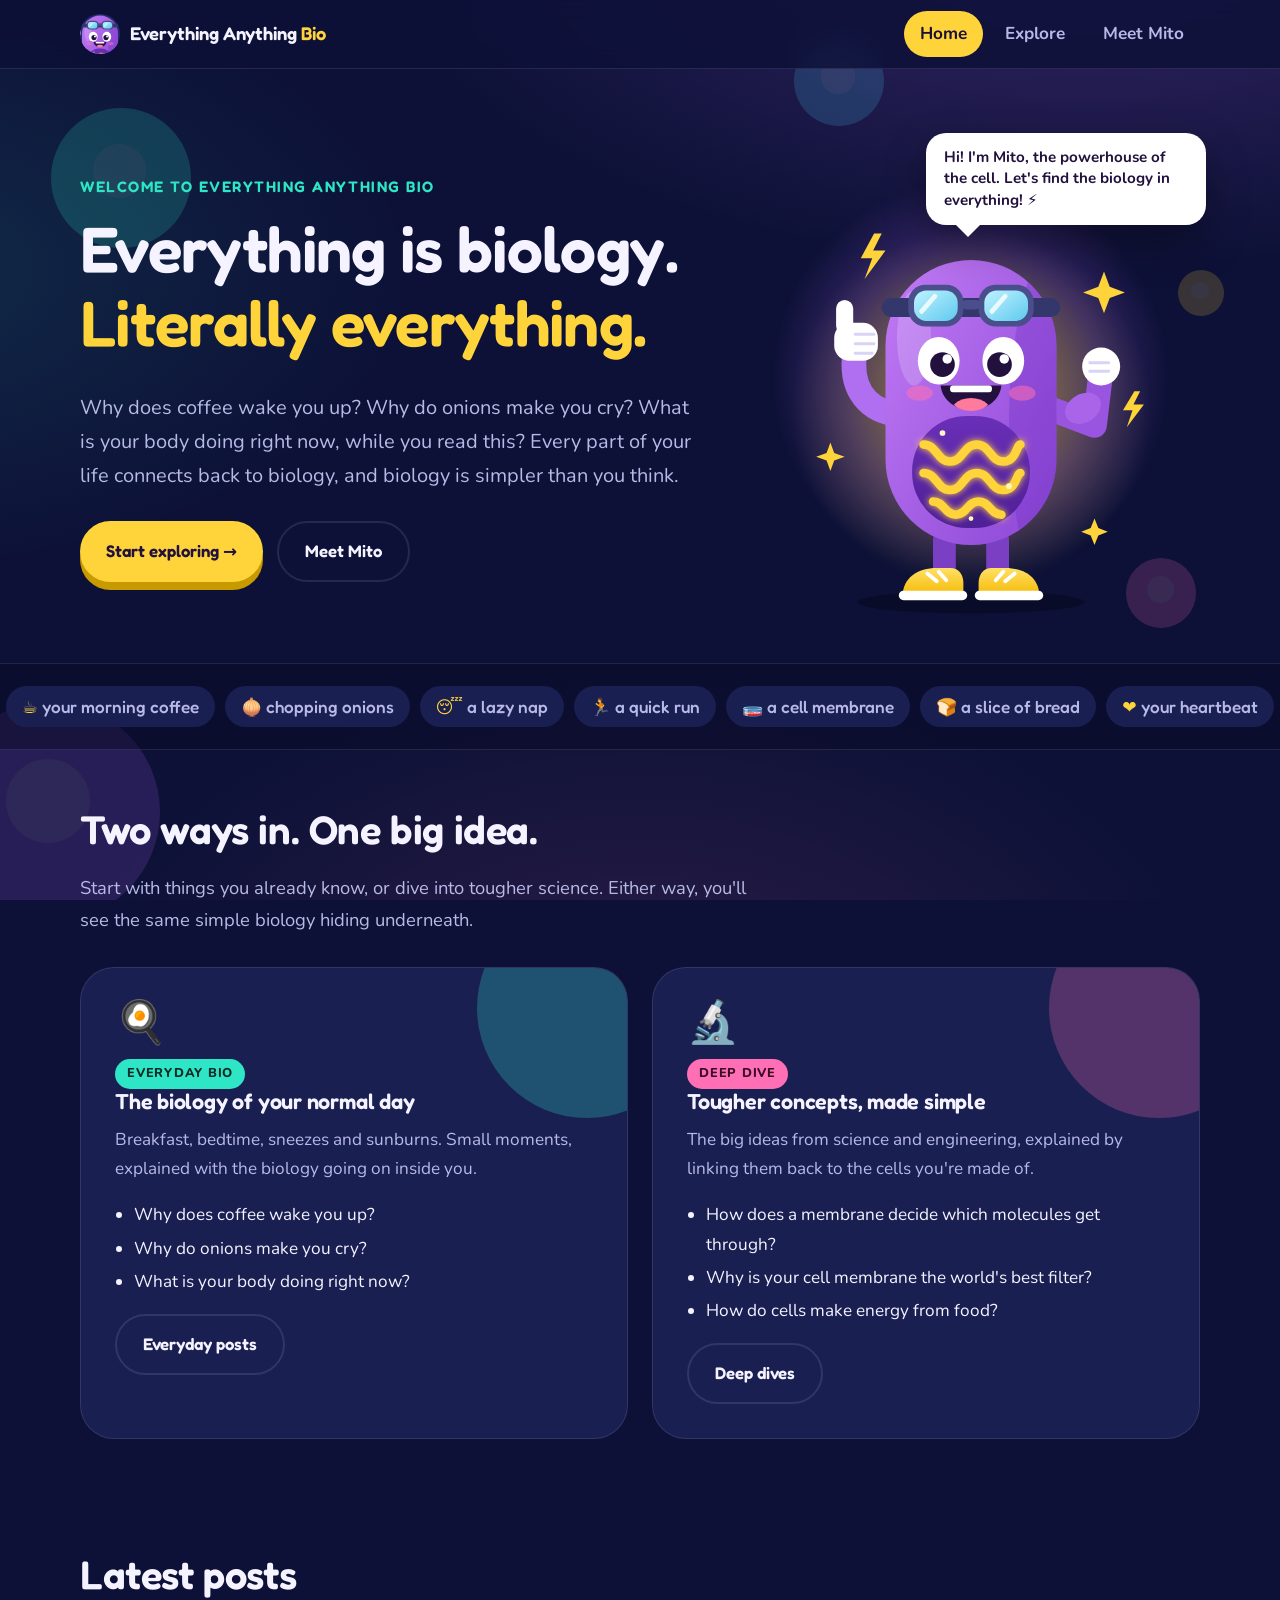
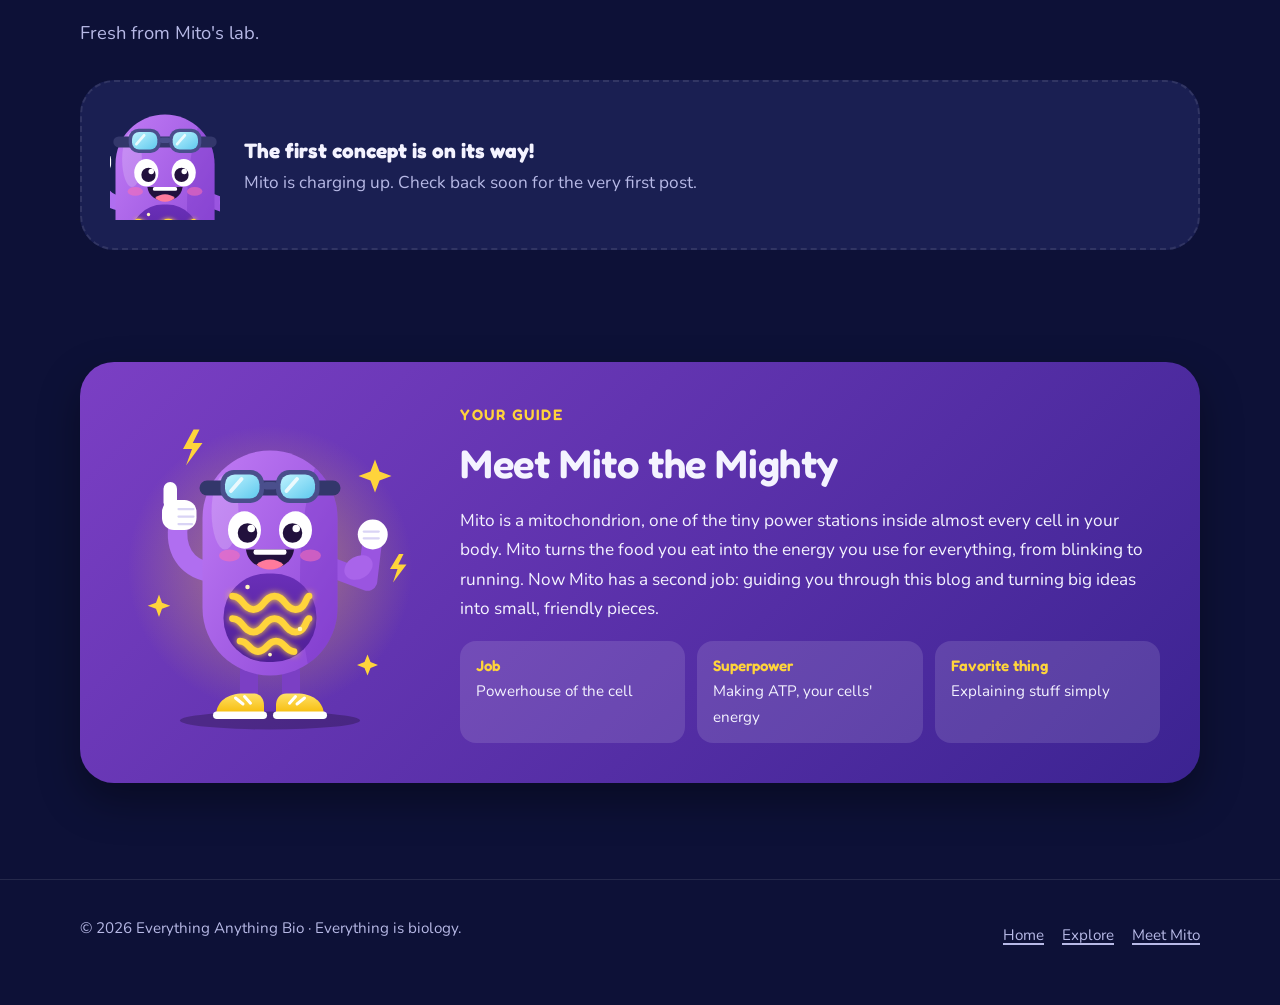
==== index.html @ 17141c41 "Swap in the flat-vector Mito the Mighty Replace the hand-drawn Mito with a flat SVG version (option " ====
<!doctype html>
<html lang="en">
<head>
  <meta charset="utf-8">
  <meta name="viewport" content="width=device-width, initial-scale=1">
  <title>Everything Anything Bio · Everything is biology</title>
  <meta name="description" content="A friendly blog that connects anything and everything in your life back to biology, guided by Mito the Mighty, the Happy Mitochondria.">
  <meta property="og:title" content="Everything Anything Bio">
  <meta property="og:description" content="Everything is biology. Literally everything. And biology is simpler than you think.">
  <meta property="og:image" content="assets/img/mito-share.png">
  <link rel="icon" href="assets/img/favicon.png">
  <link rel="preconnect" href="https://fonts.googleapis.com">
  <link rel="preconnect" href="https://fonts.gstatic.com" crossorigin>
  <link href="https://fonts.googleapis.com/css2?family=Fredoka:wght@500;600&family=Nunito:wght@400;700;800&display=swap" rel="stylesheet">
  <link rel="stylesheet" href="assets/css/style.css">
</head>
<body>
  <a class="skip-link" href="#main">Skip to content</a>
  <div class="cells" aria-hidden="true"><span class="cell c1"></span><span class="cell c2"></span><span class="cell c3"></span><span class="cell c4"></span><span class="cell c5"></span></div>

  <header class="site-header">
    <div class="container nav">
      <a class="brand" href="index.html"><img src="assets/img/mito-face.svg" alt="" width="40" height="40"><span>Everything Anything <b>Bio</b></span></a>
      <button class="nav-toggle" aria-expanded="false" aria-controls="nav-links">Menu</button>
      <ul class="nav-links" id="nav-links">
        <li><a href="index.html" aria-current="page">Home</a></li>
        <li><a href="explore.html">Explore</a></li>
        <li><a href="about.html">Meet Mito</a></li>
      </ul>
    </div>
  </header>

  <main id="main">
    <!-- HERO -->
    <section class="hero">
      <div class="container hero-grid">
        <div>
          <p class="eyebrow">Welcome to Everything Anything Bio</p>
          <h1>Everything is biology. <span class="hl">Literally everything.</span></h1>
          <p class="lead">Why does coffee wake you up? Why do onions make you cry? What is your body doing right now, while you read this? Every part of your life connects back to biology, and biology is simpler than you think.</p>
          <div class="hero-actions">
            <a class="btn btn-primary" href="explore.html">Start exploring →</a>
            <a class="btn btn-ghost" href="about.html">Meet Mito</a>
          </div>
        </div>
        <div class="mito-stage">
          <p class="speech">Hi! I'm Mito, the powerhouse of the cell. Let's find the biology in everything! ⚡</p>
          <img src="assets/img/mito.svg" alt="Mito the Mighty, a cheerful purple mitochondrion with goggles, giving a thumbs up" width="400" height="440">
        </div>
      </div>
    </section>

    <div class="ticker" aria-label="Some of the things that are secretly biology">
      <span><b>☕</b> your morning coffee</span>
      <span><b>🧅</b> chopping onions</span>
      <span><b>😴</b> a lazy nap</span>
      <span><b>🏃</b> a quick run</span>
      <span><b>🧫</b> a cell membrane</span>
      <span><b>🍞</b> a slice of bread</span>
      <span><b>❤️</b> your heartbeat</span>
    </div>

    <!-- TWO TRACKS -->
    <section>
      <div class="container">
        <div class="section-head">
          <h2>Two ways in. One big idea.</h2>
          <p>Start with things you already know, or dive into tougher science. Either way, you'll see the same simple biology hiding underneath.</p>
        </div>
        <div class="tracks">
          <article class="track everyday">
            <div class="icon" aria-hidden="true">🍳</div>
            <span class="tag tag-everyday">Everyday bio</span>
            <h3>The biology of your normal day</h3>
            <p>Breakfast, bedtime, sneezes and sunburns. Small moments, explained with the biology going on inside you.</p>
            <ul>
              <li>Why does coffee wake you up?</li>
              <li>Why do onions make you cry?</li>
              <li>What is your body doing right now?</li>
            </ul>
            <a class="btn btn-ghost" href="explore.html?track=everyday">Everyday posts</a>
          </article>
          <article class="track deep">
            <div class="icon" aria-hidden="true">🔬</div>
            <span class="tag tag-deep">Deep dive</span>
            <h3>Tougher concepts, made simple</h3>
            <p>The big ideas from science and engineering, explained by linking them back to the cells you're made of.</p>
            <ul>
              <li>How does a membrane decide which molecules get through?</li>
              <li>Why is your cell membrane the world's best filter?</li>
              <li>How do cells make energy from food?</li>
            </ul>
            <a class="btn btn-ghost" href="explore.html?track=deep">Deep dives</a>
          </article>
        </div>
      </div>
    </section>

    <!-- LATEST POSTS -->
    <section>
      <div class="container">
        <div class="section-head">
          <h2>Latest posts</h2>
          <p>Fresh from Mito's lab.</p>
        </div>
        <div id="latest" data-posts data-limit="6"></div>
        <noscript><p>Turn on JavaScript to see the latest posts, or visit the <a href="explore.html">Explore page</a>.</p></noscript>
      </div>
    </section>

    <!-- MEET MITO -->
    <section>
      <div class="container">
        <div class="meet">
          <img src="assets/img/mito.svg" alt="Mito the Mighty flexing and smiling" width="400" height="440" loading="lazy">
          <div>
            <p class="eyebrow" style="color: var(--energy)">Your guide</p>
            <h2>Meet Mito the Mighty</h2>
            <p>Mito is a mitochondrion, one of the tiny power stations inside almost every cell in your body. Mito turns the food you eat into the energy you use for everything, from blinking to running. Now Mito has a second job: guiding you through this blog and turning big ideas into small, friendly pieces.</p>
            <div class="facts">
              <div class="fact"><b>Job</b>Powerhouse of the cell</div>
              <div class="fact"><b>Superpower</b>Making ATP, your cells' energy</div>
              <div class="fact"><b>Favorite thing</b>Explaining stuff simply</div>
            </div>
          </div>
        </div>
      </div>
    </section>
  </main>

  <footer class="site-footer">
    <div class="container footer-grid">
      <p>© <span data-year>2026</span> Everything Anything Bio · Everything is biology.</p>
      <nav aria-label="Footer"><a href="index.html">Home</a><a href="explore.html">Explore</a><a href="about.html">Meet Mito</a></nav>
    </div>
  </footer>

  <script src="assets/js/posts.js"></script>
  <script src="assets/js/main.js"></script>
</body>
</html>
---- assets/css/style.css ----
/* ==========================================================
   Everything Anything Bio — main stylesheet
   Flat, bold, friendly science-explainer look:
   deep space backgrounds, saturated colors, rounded shapes.
   Change the colors below to re-theme the whole site.
   ========================================================== */

:root {
  /* Backgrounds */
  --bg: #0d1137;
  --bg-deep: #080b26;
  --surface: #1a1f52;
  --surface-2: #242a6b;
  --line: rgba(255, 255, 255, 0.1);

  /* Text */
  --text: #f4f3ff;
  --muted: #b7b9e6;

  /* Bold accent palette */
  --mito: #a55eea;      /* Mito purple */
  --mito-deep: #7b3fc4;
  --energy: #ffd43b;    /* ATP yellow */
  --teal: #2ee6c5;
  --pink: #ff6fb5;
  --sky: #4cc9f0;
  --orange: #ff9f43;

  /* Track colors */
  --everyday: var(--teal);
  --deep: var(--pink);

  --radius: 22px;
  --radius-lg: 34px;
  --shadow: 0 18px 40px rgba(0, 0, 0, 0.35);
  --max: 1120px;

  --font-head: "Fredoka", "Nunito", system-ui, sans-serif;
  --font-body: "Nunito", system-ui, -apple-system, "Segoe UI", sans-serif;
}

*, *::before, *::after { box-sizing: border-box; }

html { scroll-behavior: smooth; }

body {
  margin: 0;
  background: var(--bg);
  background-image:
    radial-gradient(1200px 600px at 85% -10%, rgba(165, 94, 234, 0.28), transparent 60%),
    radial-gradient(900px 500px at -10% 30%, rgba(46, 230, 197, 0.12), transparent 60%),
    radial-gradient(1000px 700px at 50% 120%, rgba(255, 111, 181, 0.14), transparent 60%);
  background-attachment: fixed;
  color: var(--text);
  font-family: var(--font-body);
  font-size: 1.075rem;
  line-height: 1.7;
  overflow-x: hidden;
}

img { max-width: 100%; height: auto; display: block; }

a { color: var(--energy); text-decoration-thickness: 2px; text-underline-offset: 3px; }
a:hover { color: #fff; }

h1, h2, h3, h4 {
  font-family: var(--font-head);
  font-weight: 600;
  line-height: 1.15;
  margin: 0 0 0.5em;
  letter-spacing: -0.01em;
}
h1 { font-size: clamp(2.3rem, 6vw, 4rem); }
h2 { font-size: clamp(1.7rem, 4vw, 2.5rem); }
h3 { font-size: 1.35rem; }

p { margin: 0 0 1em; }

.container { width: min(var(--max), 100% - 32px); margin-inline: auto; }

.skip-link {
  position: absolute; left: -999px; top: 8px;
  background: var(--energy); color: #000; padding: 8px 14px; border-radius: 10px; z-index: 100;
}
.skip-link:focus { left: 8px; }

:focus-visible { outline: 3px solid var(--energy); outline-offset: 3px; border-radius: 6px; }

/* ---------- Floating cell decorations ---------- */
.cells { position: fixed; inset: 0; pointer-events: none; z-index: -1; overflow: hidden; }
.cell {
  position: absolute; border-radius: 50%;
  opacity: 0.18;
  animation: drift 22s ease-in-out infinite alternate;
}
.cell::after {
  content: ""; position: absolute; border-radius: 50%;
  width: 38%; height: 38%; left: 30%; top: 26%;
  background: rgba(255, 255, 255, 0.35);
}
.cell.c1 { width: 140px; height: 140px; background: var(--teal); top: 12%; left: 4%; }
.cell.c2 { width: 70px; height: 70px; background: var(--pink); top: 62%; left: 88%; animation-duration: 18s; }
.cell.c3 { width: 220px; height: 220px; background: var(--mito); top: 78%; left: -60px; animation-duration: 28s; }
.cell.c4 { width: 46px; height: 46px; background: var(--energy); top: 30%; left: 92%; animation-duration: 15s; }
.cell.c5 { width: 90px; height: 90px; background: var(--sky); top: 4%; left: 62%; animation-duration: 24s; }

@keyframes drift {
  from { transform: translate(0, 0) rotate(0deg); }
  to   { transform: translate(30px, -40px) rotate(25deg); }
}

/* ---------- Header / navigation ---------- */
.site-header {
  position: sticky; top: 0; z-index: 50;
  background: rgba(13, 17, 55, 0.82);
  backdrop-filter: blur(10px);
  border-bottom: 1px solid var(--line);
}
.nav { display: flex; align-items: center; justify-content: space-between; gap: 16px; min-height: 68px; }
.brand {
  display: flex; align-items: center; gap: 10px;
  font-family: var(--font-head); font-weight: 600; font-size: 1.15rem;
  color: var(--text); text-decoration: none;
}
.brand img { width: 40px; height: 40px; border-radius: 50%; background: var(--surface-2); object-fit: cover; }
.brand span b { color: var(--energy); font-weight: 600; }

.nav-links { display: flex; gap: 6px; list-style: none; margin: 0; padding: 0; }
.nav-links a {
  display: block; padding: 8px 16px; border-radius: 999px;
  color: var(--muted); text-decoration: none; font-weight: 700;
}
.nav-links a:hover { color: var(--text); background: var(--surface); }
.nav-links a[aria-current="page"] { color: #1a1033; background: var(--energy); }

.nav-toggle {
  display: none; background: var(--surface); color: var(--text);
  border: 0; border-radius: 12px; padding: 10px 14px; font: inherit; font-weight: 700; cursor: pointer;
}

@media (max-width: 720px) {
  .nav-toggle { display: block; }
  .nav-links {
    display: none; position: absolute; top: 68px; left: 0; right: 0;
    flex-direction: column; padding: 12px 16px 18px;
    background: var(--bg-deep); border-bottom: 1px solid var(--line);
  }
  .nav-links.open { display: flex; }
  .nav-links a { padding: 12px 16px; }
}

/* ---------- Buttons & tags ---------- */
.btn {
  display: inline-flex; align-items: center; gap: 8px;
  padding: 14px 26px; border-radius: 999px;
  font-family: var(--font-head); font-weight: 600; font-size: 1.05rem;
  text-decoration: none; border: 0; cursor: pointer;
  transition: transform 0.15s ease, box-shadow 0.15s ease;
}
.btn:hover { transform: translateY(-2px); }
.btn-primary { background: var(--energy); color: #22113d; box-shadow: 0 8px 0 #c79a00; }
.btn-primary:hover { color: #22113d; box-shadow: 0 10px 0 #c79a00; }
.btn-ghost { background: transparent; color: var(--text); border: 2px solid var(--line); }
.btn-ghost:hover { border-color: var(--text); }

.tag {
  display: inline-block; padding: 4px 12px; border-radius: 999px;
  font-size: 0.8rem; font-weight: 800; text-transform: uppercase; letter-spacing: 0.06em;
  background: var(--surface-2); color: var(--text);
}
.tag-everyday { background: var(--everyday); color: #0b2a26; }
.tag-deep { background: var(--deep); color: #3a0b25; }
.tag-soon { background: transparent; border: 2px dashed var(--muted); color: var(--muted); }

/* ---------- Hero ---------- */
.hero { padding: 64px 0 40px; }
.hero-grid { display: grid; grid-template-columns: 1.15fr 0.85fr; gap: 40px; align-items: center; }
.eyebrow {
  font-family: var(--font-head); color: var(--teal); font-weight: 600;
  letter-spacing: 0.1em; text-transform: uppercase; font-size: 0.95rem; margin-bottom: 12px;
}
.hero h1 .hl { color: var(--energy); }
.hero .lead { font-size: 1.25rem; color: var(--muted); max-width: 34em; }
.hero-actions { display: flex; flex-wrap: wrap; gap: 14px; margin-top: 28px; }

.mito-stage { position: relative; display: grid; place-items: center; padding-top: 72px; }
.mito-stage::before {
  content: ""; position: absolute; width: 88%; aspect-ratio: 1; border-radius: 50%;
  background: radial-gradient(circle, rgba(255, 212, 59, 0.35), rgba(165, 94, 234, 0.25) 45%, transparent 70%);
}
.mito-stage img { position: relative; width: min(380px, 80vw); animation: bob 4s ease-in-out infinite; }
@keyframes bob { 50% { transform: translateY(-12px) rotate(-2deg); } }

.speech {
  position: relative; background: #fff; color: #22113d;
  padding: 14px 18px; border-radius: 20px; font-weight: 700; line-height: 1.4;
  box-shadow: var(--shadow); max-width: 280px;
}
.mito-stage .speech { position: absolute; top: 0; right: -6px; z-index: 2; font-size: 0.95rem; }
.mito-stage .speech::after {
  content: ""; position: absolute; bottom: -12px; left: 30px;
  border: 12px solid transparent; border-top-color: #fff; border-bottom: 0;
}

@media (max-width: 860px) {
  .hero { padding-top: 36px; }
  .hero-grid { grid-template-columns: 1fr; }
  .mito-stage { order: -1; padding-top: 0; }
  .mito-stage img { width: min(190px, 52vw); }
  .mito-stage .speech { position: relative; right: auto; margin-bottom: 18px; order: -1; }
}

/* ---------- Sections ---------- */
section { padding: 56px 0; }
.section-head { max-width: 680px; margin-bottom: 32px; }
.section-head p { color: var(--muted); font-size: 1.15rem; }

.ticker {
  display: flex; flex-wrap: wrap; gap: 10px; justify-content: center;
  padding: 22px 0; border-block: 1px solid var(--line); background: rgba(8, 11, 38, 0.5);
}
.ticker span {
  font-family: var(--font-head); font-weight: 500; padding: 6px 16px; border-radius: 999px;
  background: var(--surface); color: var(--muted);
}
.ticker span b { color: var(--energy); font-weight: 600; }

/* Two tracks */
.tracks { display: grid; grid-template-columns: repeat(2, 1fr); gap: 24px; }
.track {
  position: relative; overflow: hidden;
  background: var(--surface); border-radius: var(--radius-lg); padding: 34px;
  border: 1px solid var(--line);
}
.track::before {
  content: ""; position: absolute; width: 220px; height: 220px; border-radius: 50%;
  right: -70px; top: -70px; opacity: 0.25;
}
.track.everyday::before { background: var(--everyday); }
.track.deep::before { background: var(--deep); }
.track .icon { font-size: 2.6rem; line-height: 1; margin-bottom: 14px; }
.track p { color: var(--muted); }
.track ul { margin: 0 0 18px; padding-left: 1.1em; }
.track li { margin-bottom: 4px; }
@media (max-width: 760px) { .tracks { grid-template-columns: 1fr; } }

/* Post cards */
.cards { display: grid; grid-template-columns: repeat(auto-fill, minmax(260px, 1fr)); gap: 22px; }
.card {
  display: flex; flex-direction: column; gap: 10px;
  background: var(--surface); border: 1px solid var(--line); border-radius: var(--radius);
  padding: 24px; color: var(--text); text-decoration: none;
  transition: transform 0.18s ease, border-color 0.18s ease;
}
a.card:hover { transform: translateY(-4px); border-color: var(--energy); color: var(--text); }
.card .emoji {
  width: 64px; height: 64px; border-radius: 20px; display: grid; place-items: center;
  font-size: 2rem; background: var(--surface-2);
}
.card h3 { margin: 4px 0 0; }
.card p { color: var(--muted); margin: 0; font-size: 0.98rem; }
.card .meta { margin-top: auto; padding-top: 8px; font-size: 0.85rem; color: var(--muted); font-weight: 700; }
.card.soon { border-style: dashed; }

/* Filter chips */
.filters { display: flex; flex-wrap: wrap; gap: 10px; margin-bottom: 26px; }
.chip {
  font: inherit; font-weight: 800; cursor: pointer;
  padding: 8px 18px; border-radius: 999px; border: 2px solid var(--line);
  background: transparent; color: var(--muted);
}
.chip[aria-pressed="true"] { background: var(--text); color: var(--bg); border-color: var(--text); }

/* Empty state */
.empty {
  display: flex; align-items: center; gap: 24px; flex-wrap: wrap;
  background: var(--surface); border: 2px dashed var(--line); border-radius: var(--radius-lg); padding: 28px;
}
.empty img { width: 110px; }
.empty p { margin: 0; color: var(--muted); }
.empty strong { color: var(--text); font-family: var(--font-head); font-size: 1.3rem; display: block; }

/* Meet Mito */
.meet {
  display: grid; grid-template-columns: 300px 1fr; gap: 40px; align-items: center;
  background: linear-gradient(135deg, var(--mito-deep), #3b2391);
  border-radius: var(--radius-lg); padding: 40px; box-shadow: var(--shadow);
}
.meet img { width: 100%; }
.meet .facts { display: grid; grid-template-columns: repeat(auto-fit, minmax(160px, 1fr)); gap: 12px; margin-top: 18px; }
.meet .fact { background: rgba(255, 255, 255, 0.12); border-radius: 16px; padding: 12px 16px; font-size: 0.95rem; }
.meet .fact b { display: block; color: var(--energy); font-family: var(--font-head); font-weight: 600; }
@media (max-width: 760px) {
  .meet { grid-template-columns: 1fr; padding: 28px; }
  .meet img { max-width: 220px; margin-inline: auto; }
}

/* ---------- Footer ---------- */
.site-footer { border-top: 1px solid var(--line); padding: 36px 0 48px; margin-top: 40px; color: var(--muted); font-size: 0.95rem; }
.footer-grid { display: flex; flex-wrap: wrap; justify-content: space-between; gap: 18px; align-items: center; }
.footer-grid nav { display: flex; gap: 18px; flex-wrap: wrap; }
.footer-grid a { color: var(--muted); }

/* ==========================================================
   Post pages
   ========================================================== */
.post-hero { padding: 48px 0 20px; text-align: center; }
.post-hero .tags { display: flex; gap: 8px; justify-content: center; flex-wrap: wrap; margin-bottom: 16px; }
.post-hero h1 { max-width: 16em; margin-inline: auto; }
.post-hero .subtitle { color: var(--muted); font-size: 1.25rem; max-width: 34em; margin: 0 auto 10px; }
.post-hero .meta { color: var(--muted); font-size: 0.95rem; font-weight: 700; }

.post-art {
  margin: 28px auto 0; max-width: 820px; aspect-ratio: 16 / 8;
  border-radius: var(--radius-lg); overflow: hidden;
  background: linear-gradient(135deg, var(--surface-2), var(--mito-deep));
  display: grid; place-items: center; font-size: 5rem;
}
.post-art img { width: 100%; height: 100%; object-fit: cover; }

.post-body { max-width: 720px; margin: 0 auto; padding: 32px 0 20px; }
.post-body h2 { margin-top: 1.8em; font-size: 1.9rem; }
.post-body h2 .num {
  display: inline-grid; place-items: center; width: 1.6em; height: 1.6em; margin-right: 10px;
  border-radius: 50%; background: var(--energy); color: #22113d; font-size: 0.75em; vertical-align: 0.1em;
}
.post-body ul, .post-body ol { padding-left: 1.3em; }
.post-body li { margin-bottom: 0.4em; }
.post-body strong { color: #fff; }

/* Mito callout: Mito "talks" to the reader */
.mito-says {
  display: flex; gap: 16px; align-items: flex-start;
  margin: 28px 0; padding: 20px 22px; border-radius: var(--radius);
  background: rgba(165, 94, 234, 0.18); border: 2px solid var(--mito);
}
.mito-says img { width: 64px; height: 64px; border-radius: 50%; flex: none; background: var(--surface-2); object-fit: cover; }
.mito-says .who { font-family: var(--font-head); font-weight: 600; color: var(--energy); display: block; margin-bottom: 2px; }
.mito-says p:last-child { margin-bottom: 0; }

/* Quick answer box at top of a post */
.quick-answer {
  background: var(--energy); color: #22113d; border-radius: var(--radius); padding: 22px 26px; margin: 8px 0 28px;
}
.quick-answer h3 { margin-bottom: 6px; font-size: 1.1rem; text-transform: uppercase; letter-spacing: 0.06em; }
.quick-answer p { margin: 0; font-size: 1.15rem; font-weight: 700; }
.quick-answer strong { color: inherit; }

/* Key idea box */
.key-idea {
  border-left: 6px solid var(--teal); background: rgba(46, 230, 197, 0.1);
  padding: 18px 22px; border-radius: 0 var(--radius) var(--radius) 0; margin: 26px 0;
}
.key-idea b.label { display: block; color: var(--teal); font-family: var(--font-head); font-weight: 600; margin-bottom: 4px; }

/* Zoom in box (optional deeper science) */
details.zoom {
  background: var(--surface); border: 1px solid var(--line); border-radius: var(--radius);
  padding: 16px 22px; margin: 26px 0;
}
details.zoom summary { cursor: pointer; font-family: var(--font-head); font-weight: 600; color: var(--pink); list-style: none; }
details.zoom summary::-webkit-details-marker { display: none; }
details.zoom summary::before { content: "🔬 "; }
details.zoom summary::after { content: " +"; float: right; }
details.zoom[open] summary::after { content: " −"; }
details.zoom[open] summary { margin-bottom: 10px; }

/* Everyday ↔ biology connection */
.connect {
  display: grid; grid-template-columns: 1fr auto 1fr; gap: 14px; align-items: stretch; margin: 28px 0;
}
.connect .side { background: var(--surface); border-radius: var(--radius); padding: 18px 20px; }
.connect .side b { display: block; font-family: var(--font-head); font-weight: 600; margin-bottom: 4px; }
.connect .side.life b { color: var(--teal); }
.connect .side.bio b { color: var(--pink); }
.connect .link { display: grid; place-items: center; font-size: 1.8rem; }
@media (max-width: 600px) {
  .connect { grid-template-columns: 1fr; }
  .connect .link { transform: rotate(90deg); }
}

/* Figures / diagrams */
figure { margin: 30px 0; }
figure .frame {
  background: var(--surface); border-radius: var(--radius); padding: 22px;
  display: grid; place-items: center; min-height: 200px; color: var(--muted);
}
figcaption { text-align: center; color: var(--muted); font-size: 0.92rem; margin-top: 10px; }

/* Glossary */
.glossary { display: grid; gap: 10px; margin: 18px 0; }
.glossary div { background: var(--surface); border-radius: 16px; padding: 12px 18px; }
.glossary dt { font-family: var(--font-head); font-weight: 600; color: var(--energy); }
.glossary dd { margin: 0; color: var(--muted); }

/* Quick check (self quiz) */
.quiz { background: var(--surface-2); border-radius: var(--radius); padding: 22px 26px; margin: 28px 0; }
.quiz details { margin-top: 8px; }
.quiz summary { cursor: pointer; font-weight: 800; color: var(--energy); }

/* Next / previous */
.post-nav { display: grid; grid-template-columns: 1fr 1fr; gap: 16px; max-width: 720px; margin: 20px auto 0; }
.post-nav a {
  background: var(--surface); border: 1px solid var(--line); border-radius: var(--radius);
  padding: 16px 20px; text-decoration: none; color: var(--text);
}
.post-nav a:hover { border-color: var(--energy); }
.post-nav small { display: block; color: var(--muted); font-weight: 700; }
.post-nav .next { text-align: right; }

/* Reading progress bar */
.progress { position: fixed; top: 0; left: 0; height: 4px; width: 0; background: var(--energy); z-index: 60; }

@media (prefers-reduced-motion: reduce) {
  *, *::before, *::after { animation: none !important; transition: none !important; scroll-behavior: auto !important; }
}
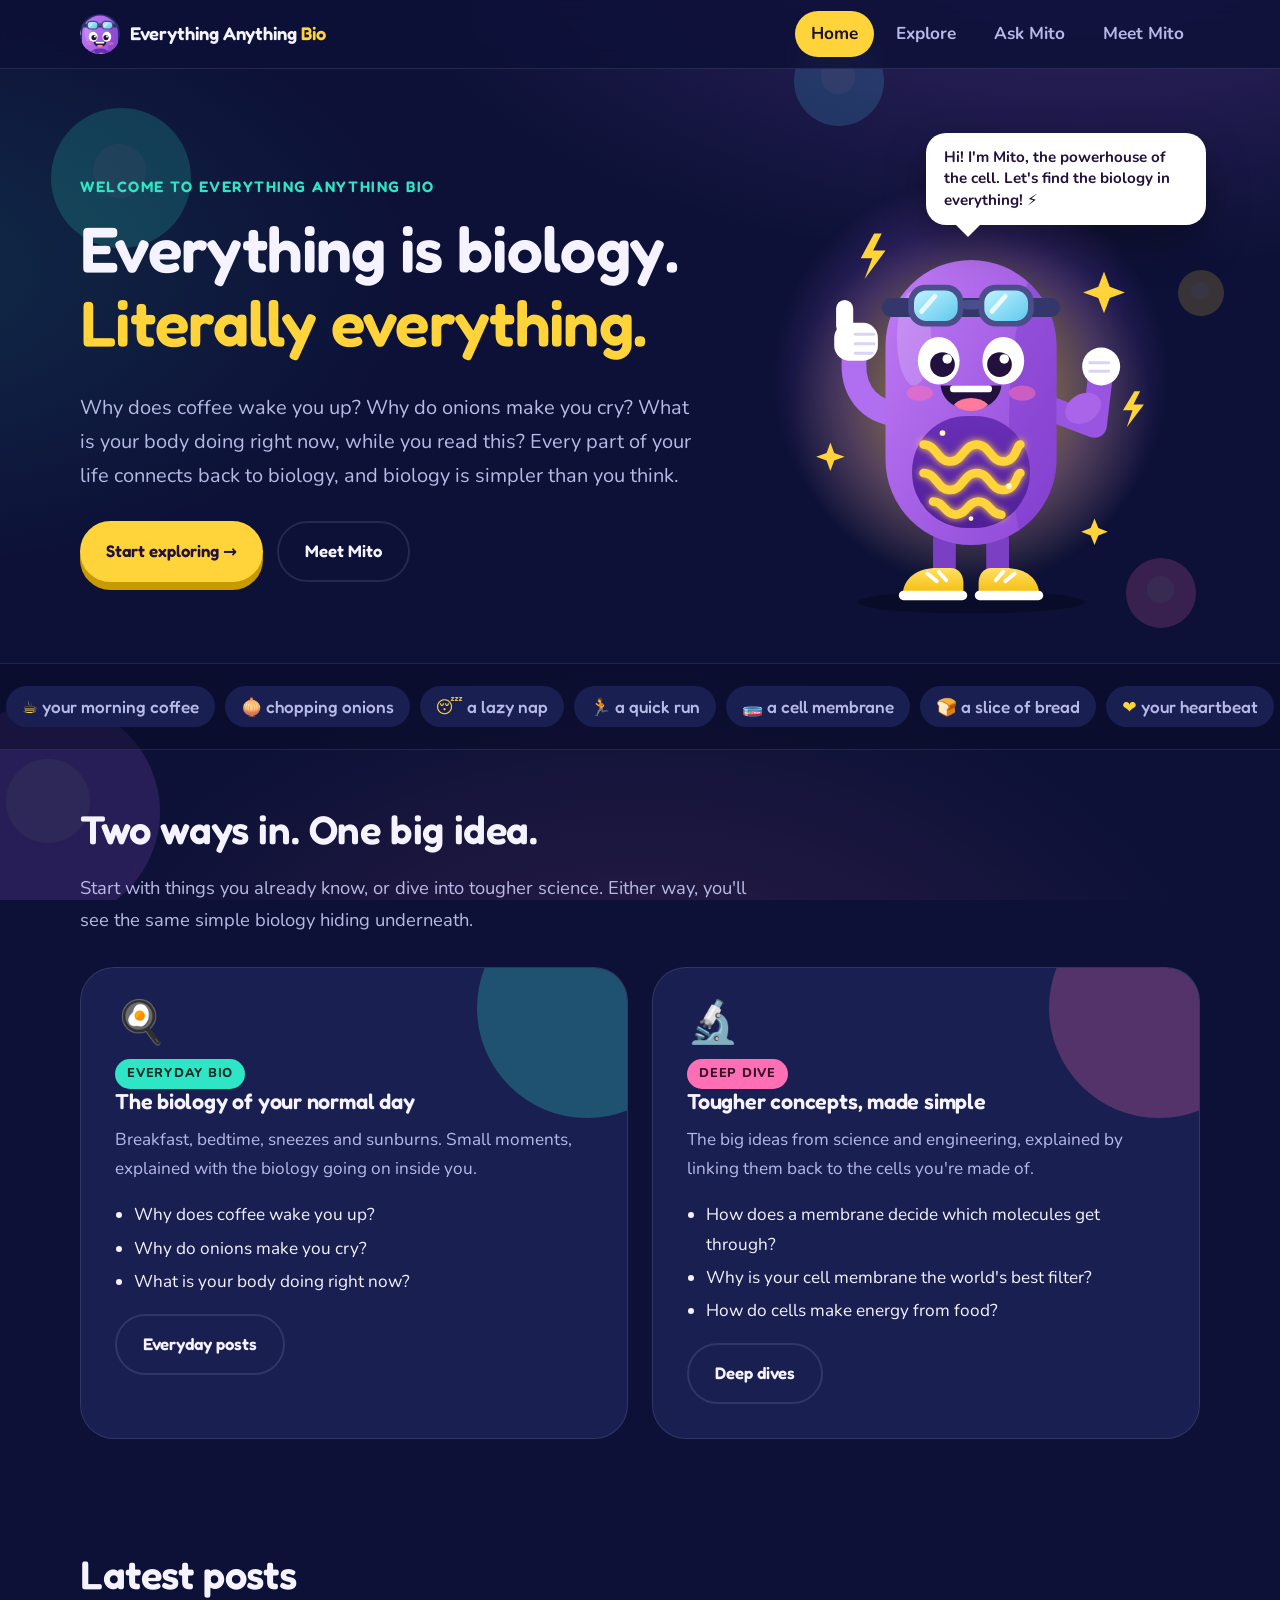
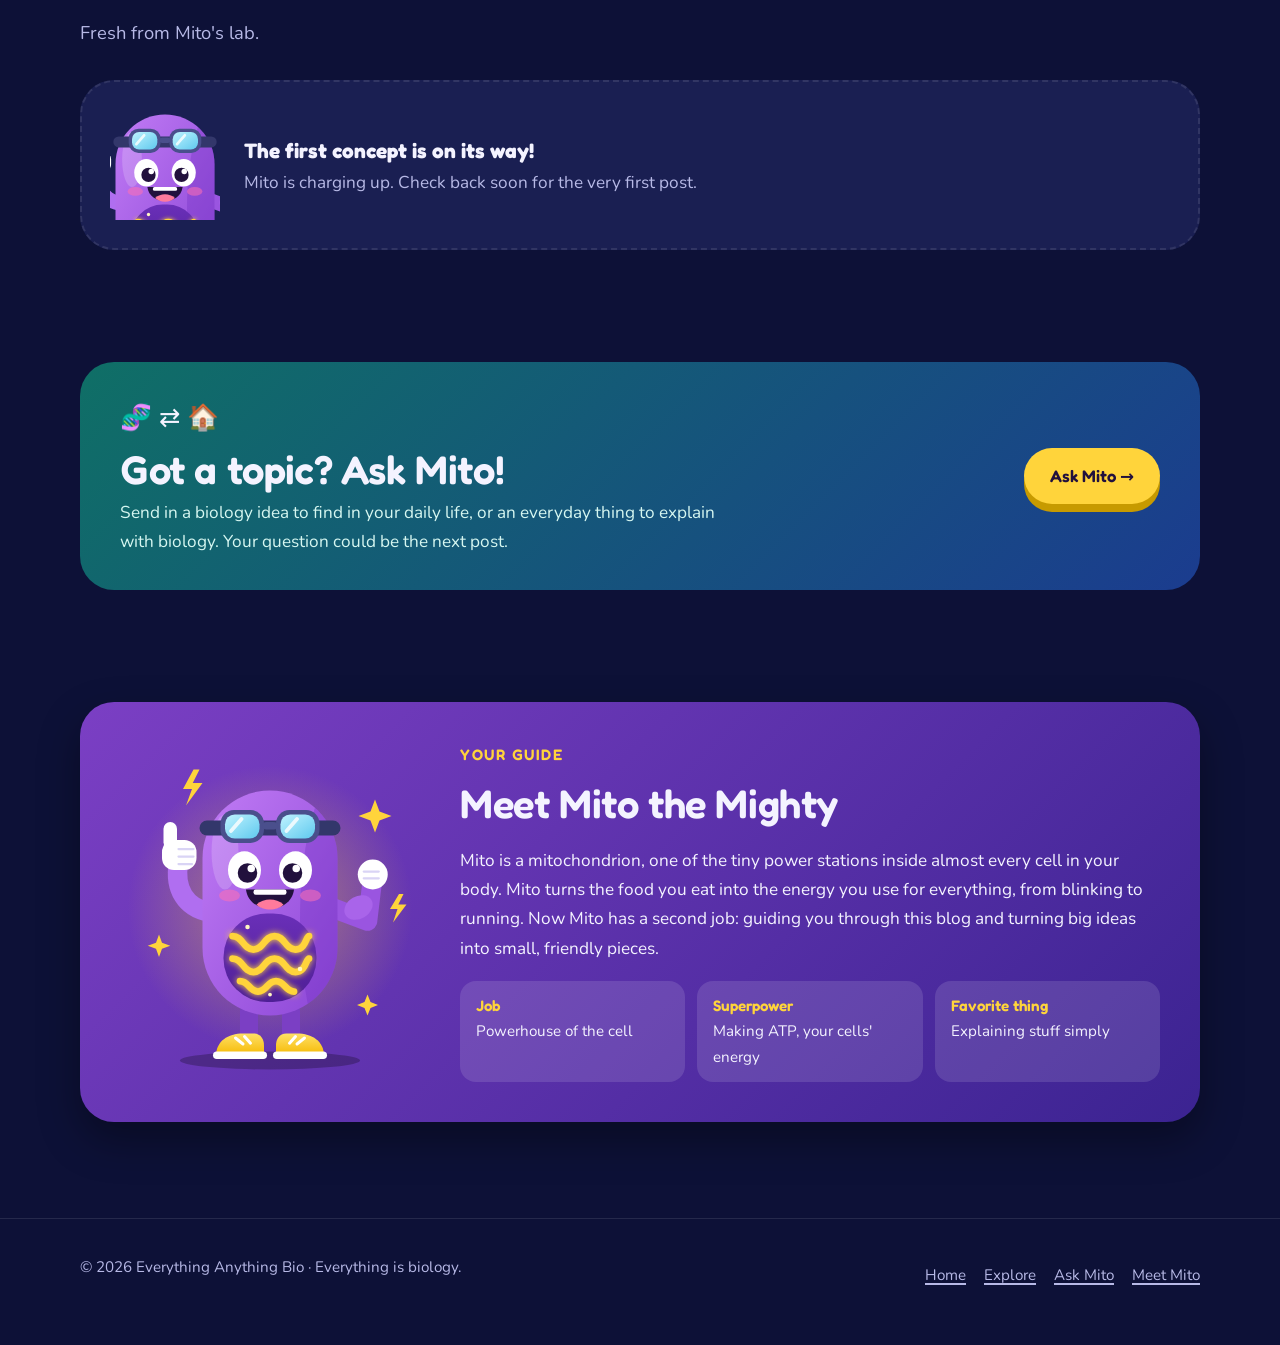
==== commit 478a7c20: "Add the Ask Mito topic request page A two-way request form (biology to daily life, or daily life to " ====
--- a/index.html
+++ b/index.html
@@ -7,12 +7,14 @@
   <meta name="description" content="A friendly blog that connects anything and everything in your life back to biology, guided by Mito the Mighty, the Happy Mitochondria.">
   <meta property="og:title" content="Everything Anything Bio">
   <meta property="og:description" content="Everything is biology. Literally everything. And biology is simpler than you think.">
-  <meta property="og:image" content="assets/img/mito-share.png">
-  <link rel="icon" href="assets/img/favicon.png">
+  <meta property="og:image" content="https://devansh6306.github.io/everything-anything-bio/assets/img/mito-share.png">
+  <link rel="icon" type="image/svg+xml" href="assets/img/mito-face.svg?v=2">
+  <link rel="icon" type="image/png" sizes="32x32" href="assets/img/mito-icon-32.png?v=2">
+  <link rel="apple-touch-icon" href="assets/img/mito-icon-180.png?v=2">
   <link rel="preconnect" href="https://fonts.googleapis.com">
   <link rel="preconnect" href="https://fonts.gstatic.com" crossorigin>
   <link href="https://fonts.googleapis.com/css2?family=Fredoka:wght@500;600&family=Nunito:wght@400;700;800&display=swap" rel="stylesheet">
-  <link rel="stylesheet" href="assets/css/style.css">
+  <link rel="stylesheet" href="assets/css/style.css?v=3">
 </head>
 <body>
   <a class="skip-link" href="#main">Skip to content</a>
@@ -25,6 +27,7 @@
       <ul class="nav-links" id="nav-links">
         <li><a href="index.html" aria-current="page">Home</a></li>
         <li><a href="explore.html">Explore</a></li>
+        <li><a href="ask.html">Ask Mito</a></li>
         <li><a href="about.html">Meet Mito</a></li>
       </ul>
     </div>
@@ -108,6 +111,20 @@
       </div>
     </section>
 
+    <!-- ASK MITO -->
+    <section>
+      <div class="container">
+        <div class="ask-cta">
+          <div>
+            <div class="dirs" aria-hidden="true">🧬 ⇄ 🏠</div>
+            <h2>Got a topic? Ask Mito!</h2>
+            <p>Send in a biology idea to find in your daily life, or an everyday thing to explain with biology. Your question could be the next post.</p>
+          </div>
+          <a class="btn btn-primary" href="ask.html">Ask Mito →</a>
+        </div>
+      </div>
+    </section>
+
     <!-- MEET MITO -->
     <section>
       <div class="container">
@@ -131,11 +148,11 @@
   <footer class="site-footer">
     <div class="container footer-grid">
       <p>© <span data-year>2026</span> Everything Anything Bio · Everything is biology.</p>
-      <nav aria-label="Footer"><a href="index.html">Home</a><a href="explore.html">Explore</a><a href="about.html">Meet Mito</a></nav>
+      <nav aria-label="Footer"><a href="index.html">Home</a><a href="explore.html">Explore</a><a href="ask.html">Ask Mito</a><a href="about.html">Meet Mito</a></nav>
     </div>
   </footer>
 
-  <script src="assets/js/posts.js"></script>
-  <script src="assets/js/main.js"></script>
+  <script src="assets/js/posts.js?v=2"></script>
+  <script src="assets/js/main.js?v=2"></script>
 </body>
 </html>
--- a/assets/css/style.css
+++ b/assets/css/style.css
@@ -414,3 +414,70 @@
 @media (prefers-reduced-motion: reduce) {
   *, *::before, *::after { animation: none !important; transition: none !important; scroll-behavior: auto !important; }
 }
+
+/* ==========================================================
+   Ask Mito form
+   ========================================================== */
+.ask-form {
+  max-width: 820px; margin: 0 auto;
+  background: var(--surface); border: 1px solid var(--line); border-radius: var(--radius-lg);
+  padding: clamp(22px, 4vw, 40px); box-shadow: var(--shadow);
+}
+.ask-form fieldset { border: 0; padding: 0; margin: 0 0 26px; }
+.ask-form legend, .ask-form label {
+  font-family: var(--font-head); font-weight: 600; font-size: 1.15rem; display: block; margin-bottom: 12px;
+}
+.ask-form small { font-family: var(--font-body); color: var(--muted); font-weight: 400; font-size: 0.9rem; }
+.step {
+  display: inline-grid; place-items: center; width: 1.7em; height: 1.7em; margin-right: 10px;
+  border-radius: 50%; background: var(--energy); color: #22113d; font-size: 0.85em; vertical-align: 0.05em;
+}
+.directions { display: grid; grid-template-columns: 1fr 1fr; gap: 16px; }
+.directions legend { grid-column: 1 / -1; }
+.direction { margin: 0 !important; cursor: pointer; }
+.direction input { position: absolute; opacity: 0; }
+.dir-card {
+  display: flex; flex-direction: column; gap: 6px; height: 100%;
+  padding: 20px; border-radius: var(--radius); border: 3px solid var(--line); background: var(--bg-deep);
+  font-family: var(--font-body); font-weight: 400; font-size: 1rem; color: var(--muted);
+  transition: border-color 0.15s ease, transform 0.15s ease;
+}
+.dir-card strong { font-family: var(--font-head); font-weight: 600; font-size: 1.2rem; color: var(--text); }
+.dir-icons { font-size: 1.8rem; }
+.dir-icons b { color: var(--energy); font-size: 1.3rem; vertical-align: 0.15em; }
+.direction:hover .dir-card { transform: translateY(-2px); }
+.direction input:checked + .dir-card { border-color: var(--energy); background: rgba(255, 212, 59, 0.08); }
+.direction input:focus-visible + .dir-card { outline: 3px solid var(--energy); outline-offset: 3px; }
+@media (max-width: 640px) { .directions { grid-template-columns: 1fr; } }
+
+.field { margin-bottom: 22px; }
+.field-row { display: grid; grid-template-columns: 1fr 1fr; gap: 16px; }
+@media (max-width: 640px) { .field-row { grid-template-columns: 1fr; } }
+.ask-form input[type=text], .ask-form input[type=email], .ask-form textarea {
+  width: 100%; font: inherit; color: var(--text);
+  background: var(--bg-deep); border: 2px solid var(--line); border-radius: 16px; padding: 14px 16px;
+}
+.ask-form textarea { resize: vertical; min-height: 120px; }
+.ask-form input:focus, .ask-form textarea:focus { outline: none; border-color: var(--energy); }
+.ask-form ::placeholder { color: #7f82b8; }
+.ideas { display: flex; flex-wrap: wrap; align-items: center; gap: 8px; margin-top: 12px; }
+.ideas-label { color: var(--muted); font-weight: 700; font-size: 0.95rem; }
+.idea-group { display: flex; flex-wrap: wrap; gap: 8px; }
+.idea-group[hidden] { display: none; }
+.idea-group .chip { padding: 6px 14px; font-size: 0.92rem; }
+.idea-group .chip:hover { border-color: var(--energy); color: var(--text); }
+.fine-print { color: var(--muted); font-size: 0.9rem; margin-top: -8px; }
+.hp { position: absolute; left: -9999px; width: 1px; height: 1px; overflow: hidden; }
+.form-status { margin: 16px 0 0; font-weight: 800; min-height: 1.5em; }
+.form-status.ok { color: var(--teal); }
+.form-status.error { color: var(--pink); }
+.btn[disabled] { opacity: 0.6; cursor: wait; }
+
+/* Ask Mito call-to-action band */
+.ask-cta {
+  display: flex; flex-wrap: wrap; align-items: center; justify-content: space-between; gap: 24px;
+  background: linear-gradient(135deg, #0f6f66, #1b3c8f); border-radius: var(--radius-lg); padding: 34px 40px;
+}
+.ask-cta h2 { margin-bottom: 6px; }
+.ask-cta p { margin: 0; color: #d6f7f1; max-width: 36em; }
+.ask-cta .dirs { font-size: 1.6rem; margin-bottom: 6px; }
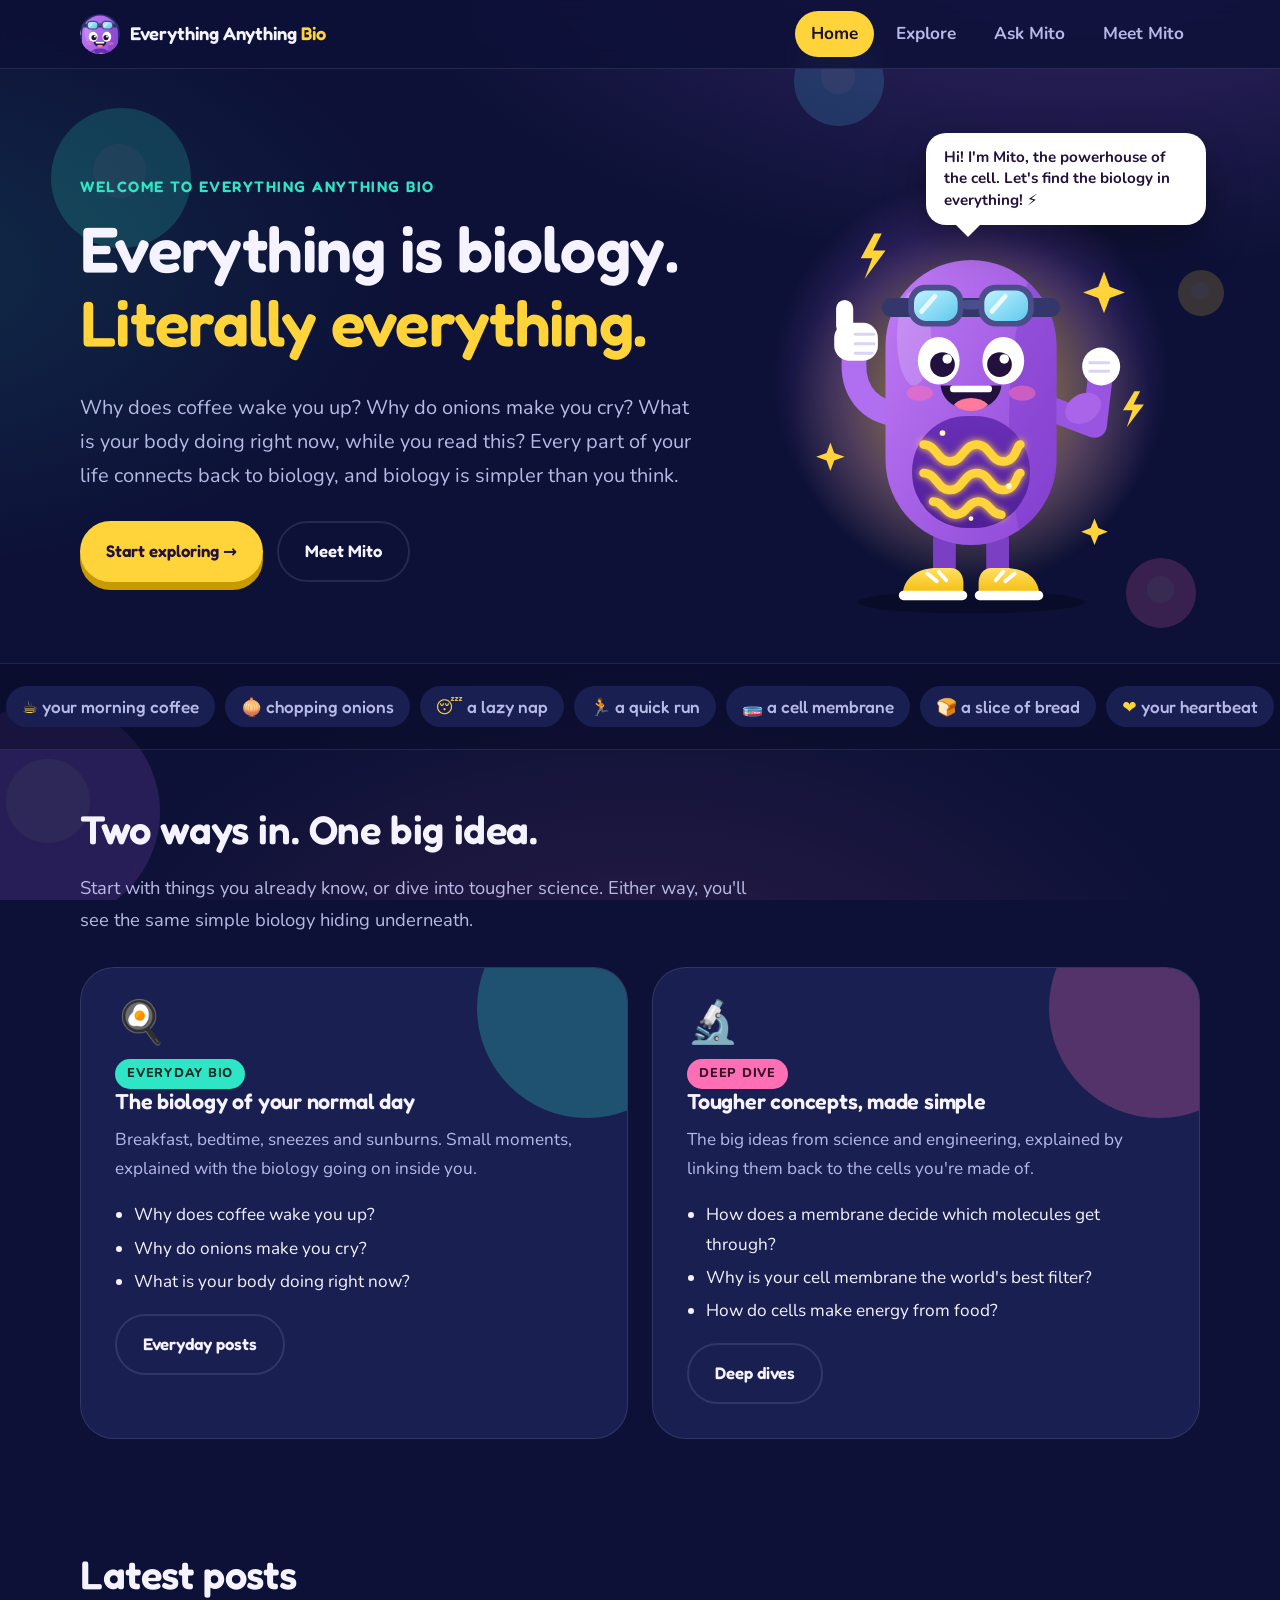
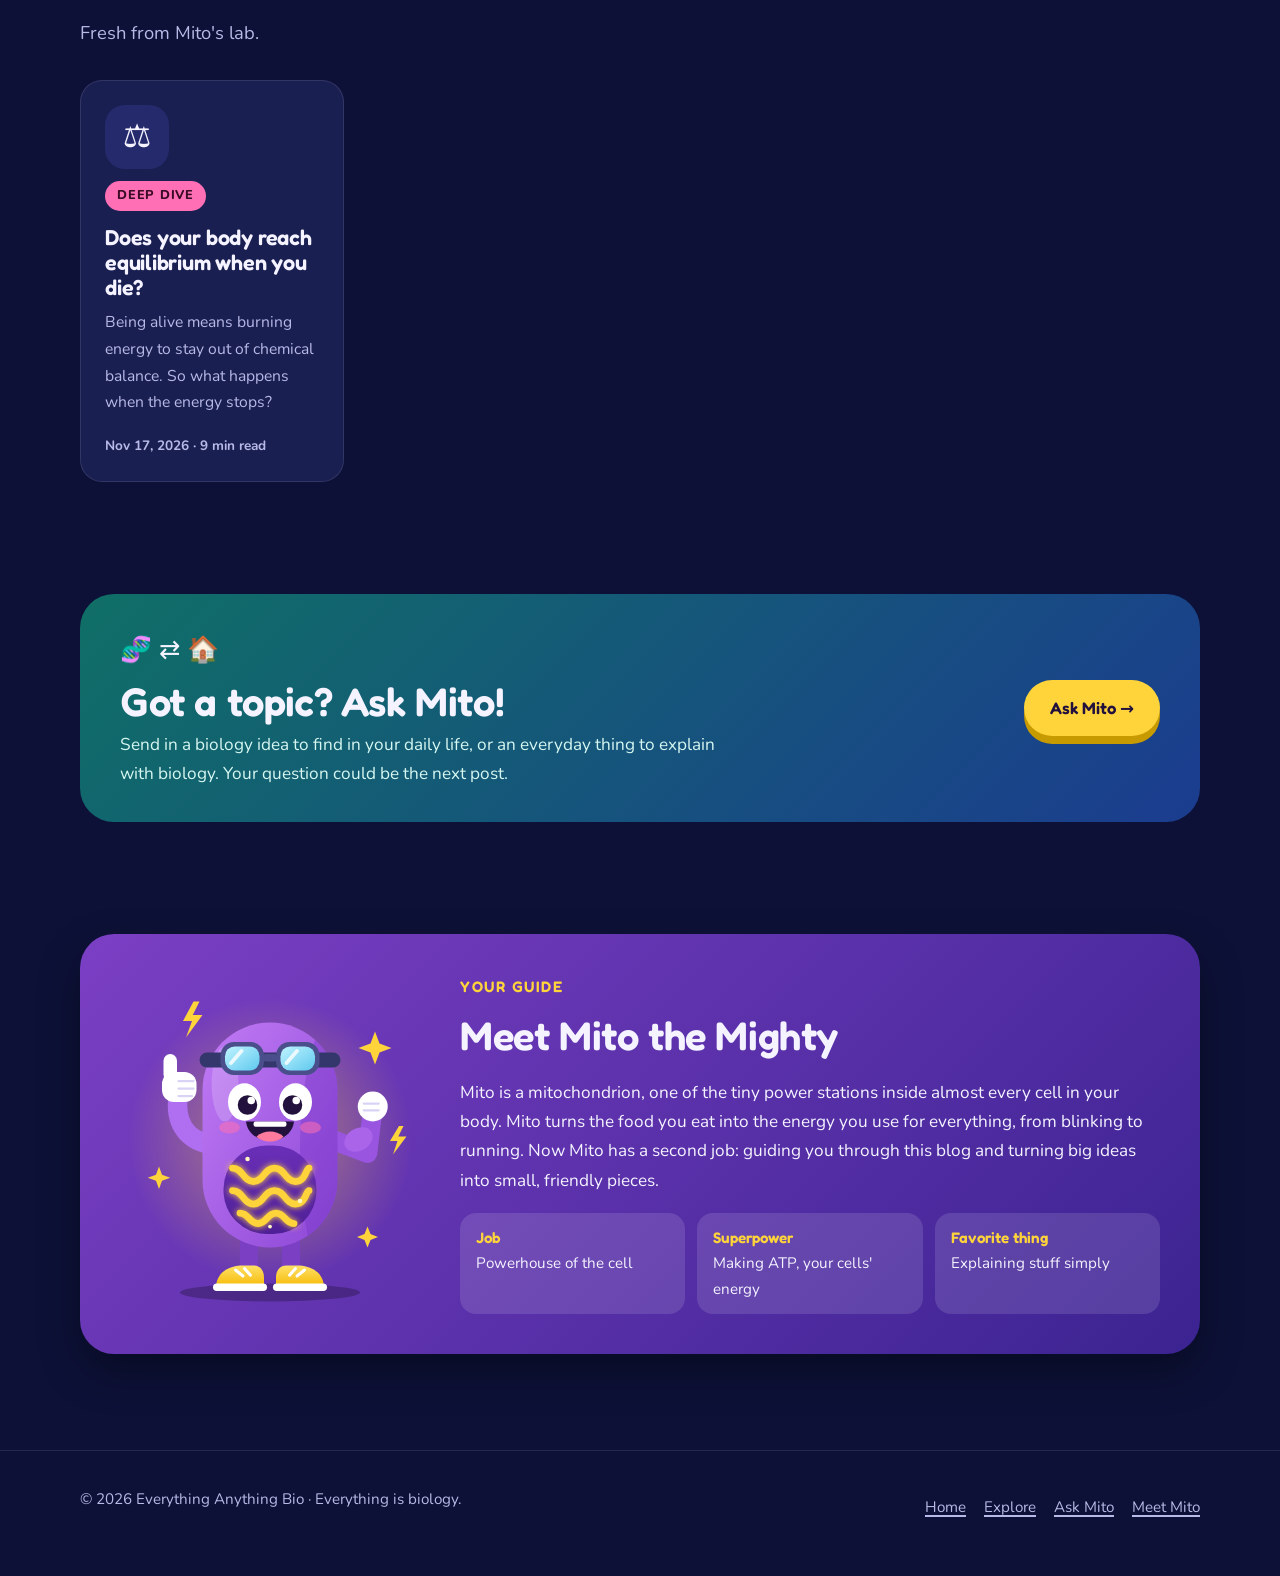
==== commit 5fe5045f: "Add first post: Does your body reach equilibrium when you die? Co-Authored-By: Claude Opus 5.5 <nore" ====
--- a/index.html
+++ b/index.html
@@ -5,9 +5,16 @@
   <meta name="viewport" content="width=device-width, initial-scale=1">
   <title>Everything Anything Bio · Everything is biology</title>
   <meta name="description" content="A friendly blog that connects anything and everything in your life back to biology, guided by Mito the Mighty, the Happy Mitochondria.">
+  <meta property="og:type" content="website">
+  <meta property="og:site_name" content="Everything Anything Bio">
   <meta property="og:title" content="Everything Anything Bio">
   <meta property="og:description" content="Everything is biology. Literally everything. And biology is simpler than you think.">
-  <meta property="og:image" content="https://devansh6306.github.io/everything-anything-bio/assets/img/mito-share.png">
+  <meta property="og:url" content="https://devansh6306.github.io/everything-anything-bio/">
+  <meta property="og:image" content="https://devansh6306.github.io/everything-anything-bio/assets/img/social-card.png">
+  <meta property="og:image:width" content="1200">
+  <meta property="og:image:height" content="630">
+  <meta property="og:image:alt" content="Mito the Mighty next to the words: Everything is biology. Literally everything.">
+  <meta name="twitter:card" content="summary_large_image">
   <link rel="icon" type="image/svg+xml" href="assets/img/mito-face.svg?v=2">
   <link rel="icon" type="image/png" sizes="32x32" href="assets/img/mito-icon-32.png?v=2">
   <link rel="apple-touch-icon" href="assets/img/mito-icon-180.png?v=2">
@@ -152,7 +159,7 @@
     </div>
   </footer>
 
-  <script src="assets/js/posts.js?v=2"></script>
+  <script src="assets/js/posts.js?v=3"></script>
   <script src="assets/js/main.js?v=2"></script>
 </body>
 </html>
--- a/assets/css/style.css
+++ b/assets/css/style.css
@@ -466,7 +466,7 @@
 .idea-group[hidden] { display: none; }
 .idea-group .chip { padding: 6px 14px; font-size: 0.92rem; }
 .idea-group .chip:hover { border-color: var(--energy); color: var(--text); }
-.fine-print { color: var(--muted); font-size: 0.9rem; margin-top: -8px; }
+.fine-print { color: var(--muted); font-size: 0.9rem; margin-top: -8px; margin-bottom: 20px; }
 .hp { position: absolute; left: -9999px; width: 1px; height: 1px; overflow: hidden; }
 .form-status { margin: 16px 0 0; font-weight: 800; min-height: 1.5em; }
 .form-status.ok { color: var(--teal); }
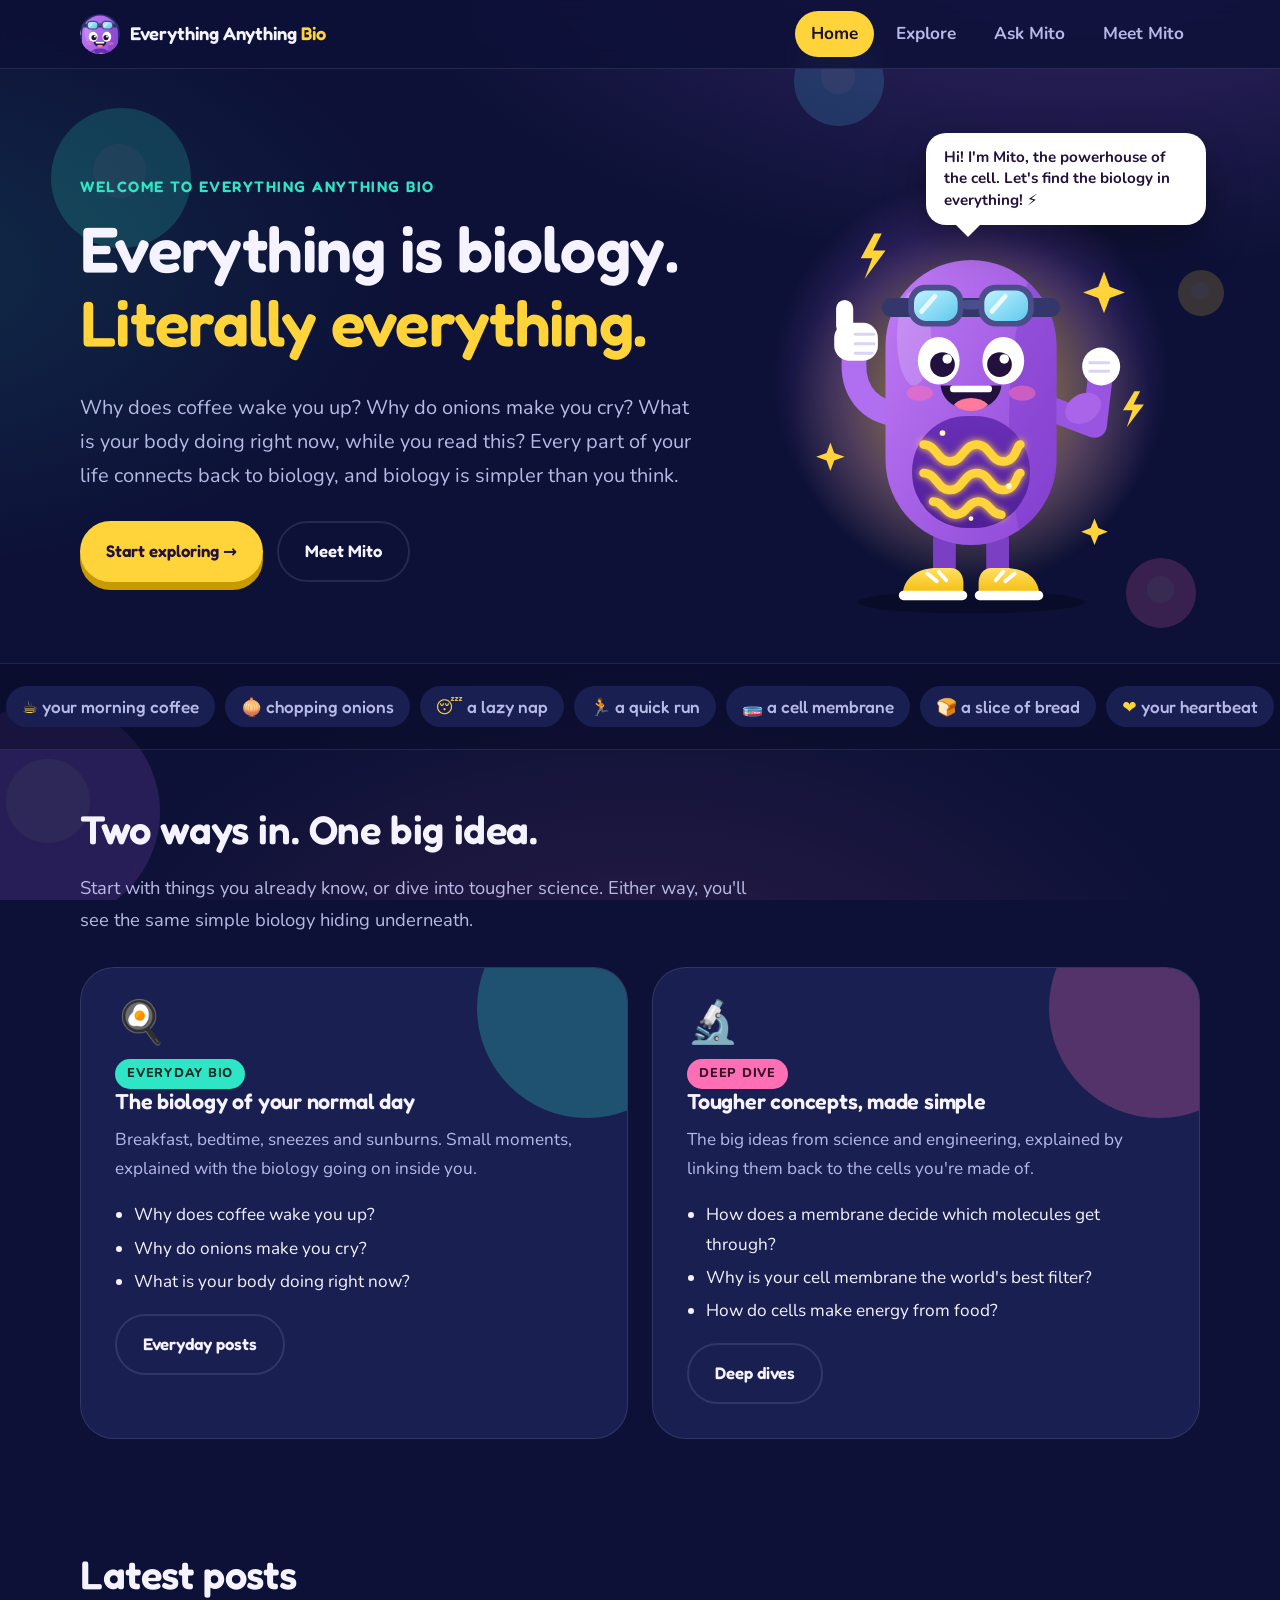
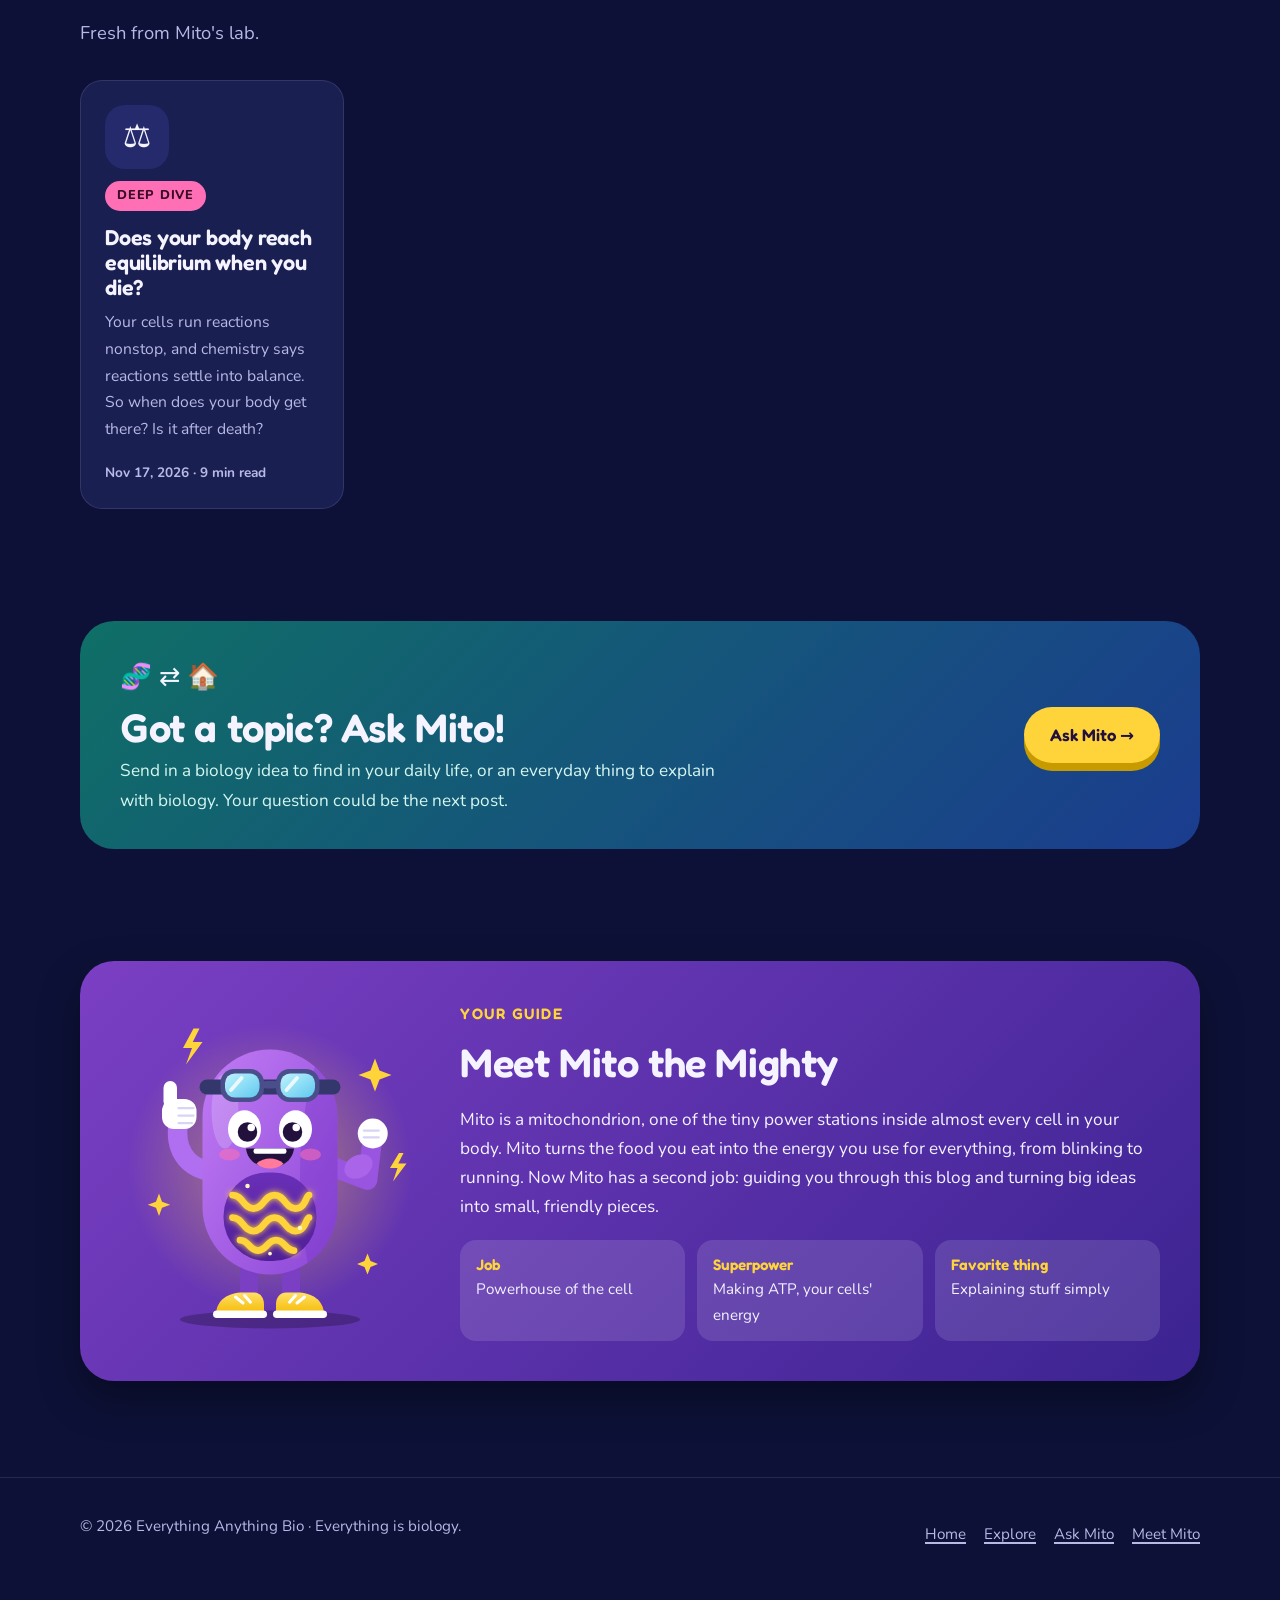
==== commit d8d263d6: "Turn the quick answer box into a teaser with Dev's class moment Co-Authored-By: Claude Opus 5.5 <nor" ====
--- a/index.html
+++ b/index.html
@@ -159,7 +159,7 @@
     </div>
   </footer>
 
-  <script src="assets/js/posts.js?v=3"></script>
+  <script src="assets/js/posts.js?v=4"></script>
   <script src="assets/js/main.js?v=2"></script>
 </body>
 </html>
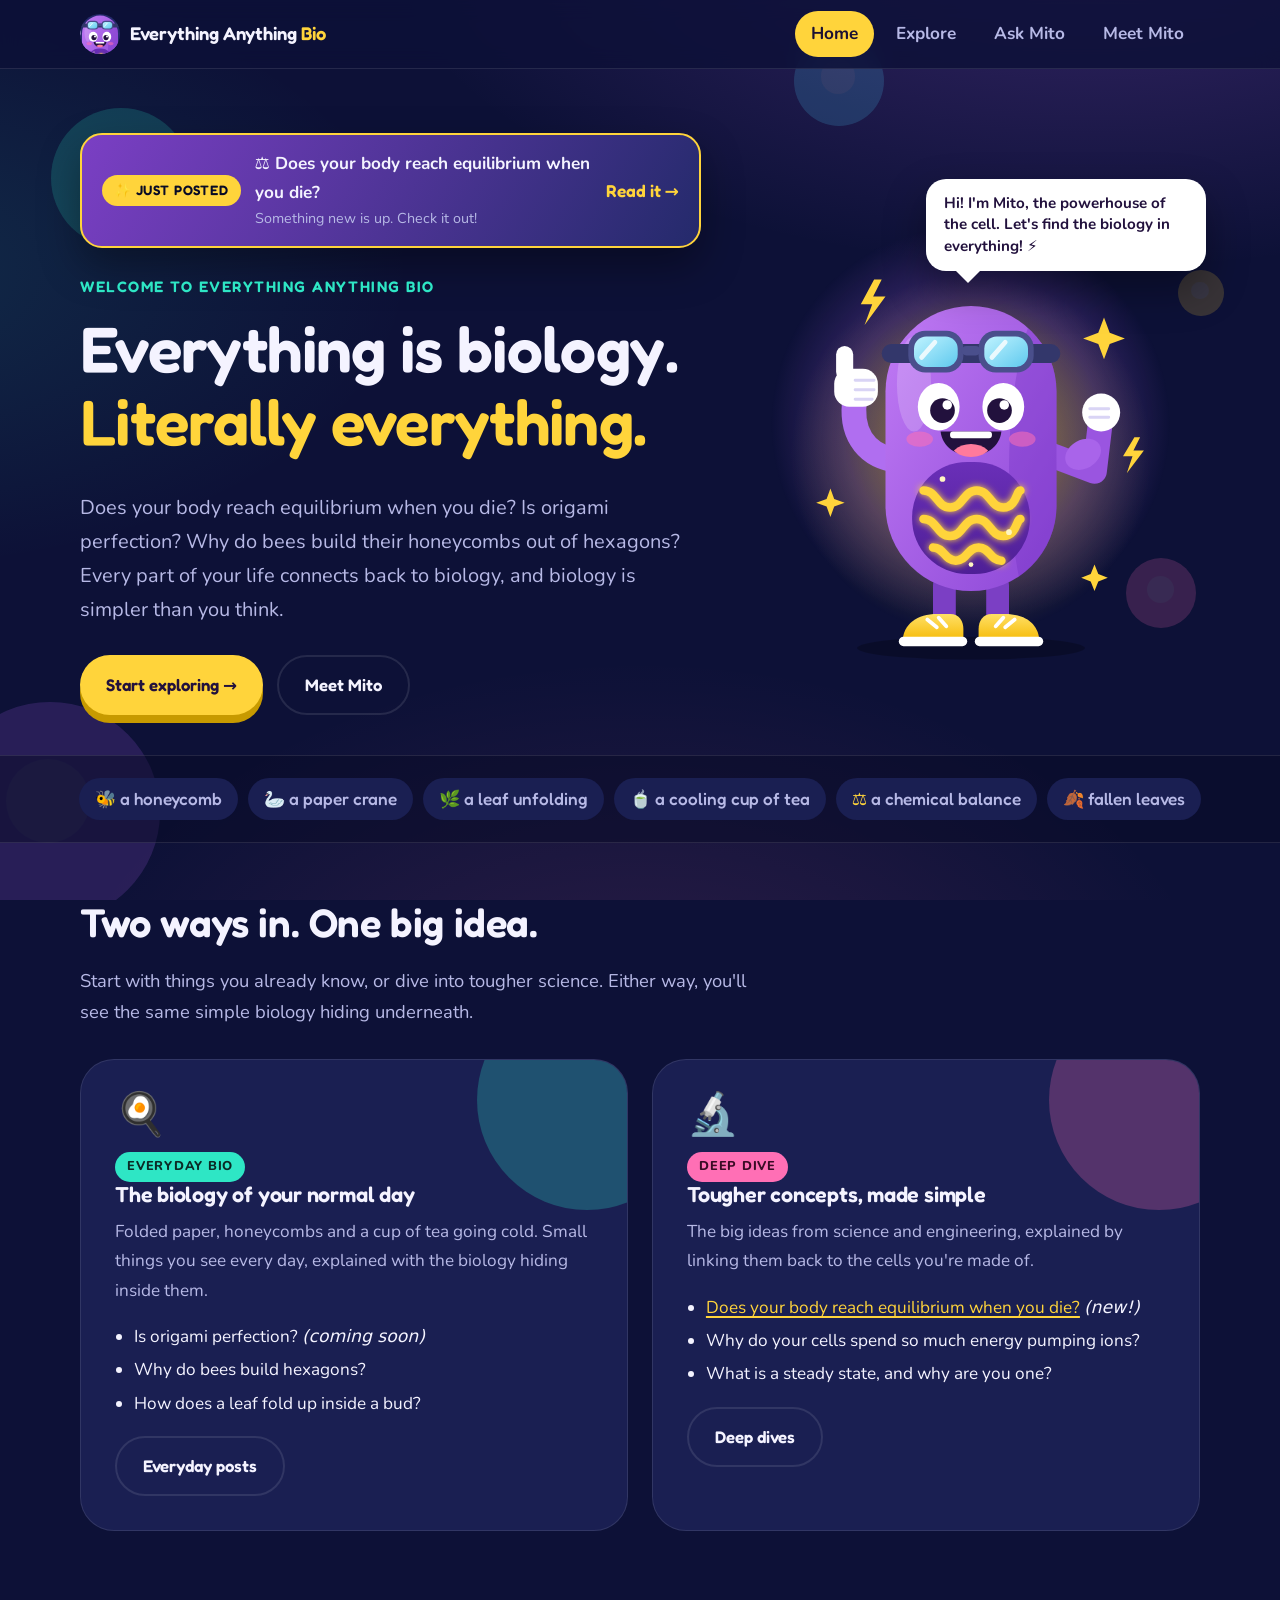
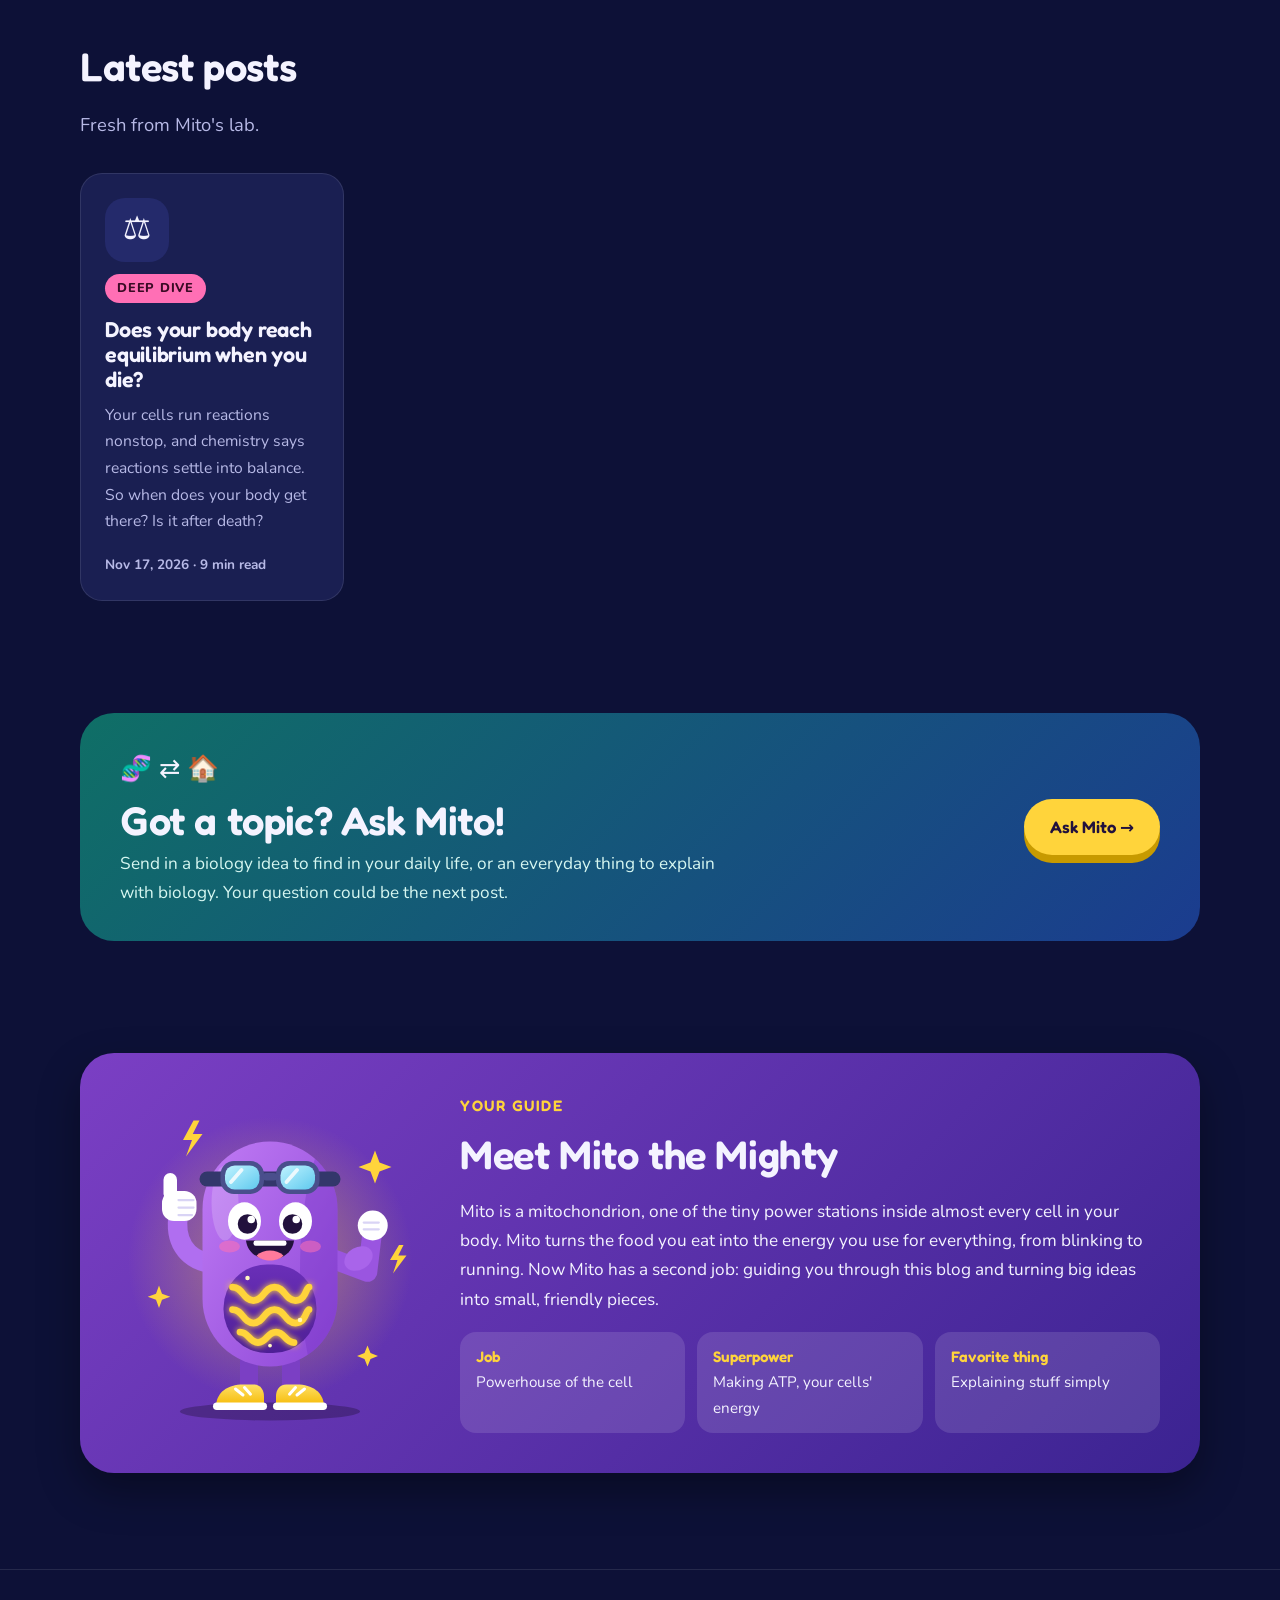
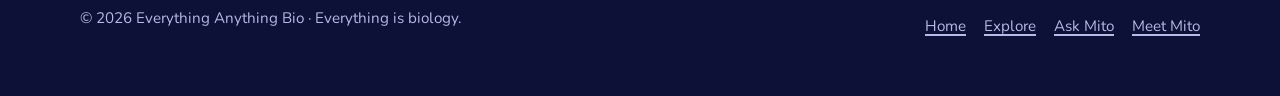
==== commit 09699a2f: "Home: new topics, new ticker, and a 'Just posted' tile for the newest post Co-Authored-By: Claude Op" ====
--- a/index.html
+++ b/index.html
@@ -22,6 +22,24 @@
   <link rel="preconnect" href="https://fonts.gstatic.com" crossorigin>
   <link href="https://fonts.googleapis.com/css2?family=Fredoka:wght@500;600&family=Nunito:wght@400;700;800&display=swap" rel="stylesheet">
   <link rel="stylesheet" href="assets/css/style.css?v=3">
+  <style>
+    .just-posted {
+      display: flex; align-items: center; gap: 14px; flex-wrap: wrap;
+      background: linear-gradient(120deg, var(--mito-deep), var(--surface-2));
+      border: 2px solid var(--energy); border-radius: var(--radius);
+      padding: 14px 20px; margin: 0 0 26px; color: var(--text); text-decoration: none;
+      box-shadow: var(--shadow); transition: transform .2s ease;
+    }
+    .just-posted:hover, .just-posted:focus-visible { transform: translateY(-2px); }
+    .just-posted .badge {
+      background: var(--energy); color: var(--bg-deep); font-family: var(--font-head);
+      font-weight: 600; font-size: .85rem; letter-spacing: .06em; text-transform: uppercase;
+      padding: 4px 12px; border-radius: 999px;
+    }
+    .just-posted .what { flex: 1 1 220px; font-weight: 700; }
+    .just-posted .what small { display: block; color: var(--muted); font-weight: 400; }
+    .just-posted .go { font-family: var(--font-head); font-weight: 600; color: var(--energy); white-space: nowrap; }
+  </style>
 </head>
 <body>
   <a class="skip-link" href="#main">Skip to content</a>
@@ -45,9 +63,15 @@
     <section class="hero">
       <div class="container hero-grid">
         <div>
+          <!-- "Just posted" tile: fills itself in from the newest post in assets/js/posts.js -->
+          <a class="just-posted" id="just-posted" href="explore.html" hidden>
+            <span class="badge">✨ Just posted</span>
+            <span class="what"><span id="just-posted-title"></span><small>Something new is up. Check it out!</small></span>
+            <span class="go">Read it →</span>
+          </a>
           <p class="eyebrow">Welcome to Everything Anything Bio</p>
           <h1>Everything is biology. <span class="hl">Literally everything.</span></h1>
-          <p class="lead">Why does coffee wake you up? Why do onions make you cry? What is your body doing right now, while you read this? Every part of your life connects back to biology, and biology is simpler than you think.</p>
+          <p class="lead">Does your body reach equilibrium when you die? Is origami perfection? Why do bees build their honeycombs out of hexagons? Every part of your life connects back to biology, and biology is simpler than you think.</p>
           <div class="hero-actions">
             <a class="btn btn-primary" href="explore.html">Start exploring →</a>
             <a class="btn btn-ghost" href="about.html">Meet Mito</a>
@@ -61,13 +85,12 @@
     </section>
 
     <div class="ticker" aria-label="Some of the things that are secretly biology">
-      <span><b>☕</b> your morning coffee</span>
-      <span><b>🧅</b> chopping onions</span>
-      <span><b>😴</b> a lazy nap</span>
-      <span><b>🏃</b> a quick run</span>
-      <span><b>🧫</b> a cell membrane</span>
-      <span><b>🍞</b> a slice of bread</span>
-      <span><b>❤️</b> your heartbeat</span>
+      <span><b>🐝</b> a honeycomb</span>
+      <span><b>🦢</b> a paper crane</span>
+      <span><b>🌿</b> a leaf unfolding</span>
+      <span><b>🍵</b> a cooling cup of tea</span>
+      <span><b>⚖️</b> a chemical balance</span>
+      <span><b>🍂</b> fallen leaves</span>
     </div>
 
     <!-- TWO TRACKS -->
@@ -82,11 +105,11 @@
             <div class="icon" aria-hidden="true">🍳</div>
             <span class="tag tag-everyday">Everyday bio</span>
             <h3>The biology of your normal day</h3>
-            <p>Breakfast, bedtime, sneezes and sunburns. Small moments, explained with the biology going on inside you.</p>
+            <p>Folded paper, honeycombs and a cup of tea going cold. Small things you see every day, explained with the biology hiding inside them.</p>
             <ul>
-              <li>Why does coffee wake you up?</li>
-              <li>Why do onions make you cry?</li>
-              <li>What is your body doing right now?</li>
+              <li>Is origami perfection? <em>(coming soon)</em></li>
+              <li>Why do bees build hexagons?</li>
+              <li>How does a leaf fold up inside a bud?</li>
             </ul>
             <a class="btn btn-ghost" href="explore.html?track=everyday">Everyday posts</a>
           </article>
@@ -96,9 +119,9 @@
             <h3>Tougher concepts, made simple</h3>
             <p>The big ideas from science and engineering, explained by linking them back to the cells you're made of.</p>
             <ul>
-              <li>How does a membrane decide which molecules get through?</li>
-              <li>Why is your cell membrane the world's best filter?</li>
-              <li>How do cells make energy from food?</li>
+              <li><a href="posts/does-your-body-reach-equilibrium-when-you-die.html">Does your body reach equilibrium when you die?</a> <em>(new!)</em></li>
+              <li>Why do your cells spend so much energy pumping ions?</li>
+              <li>What is a steady state, and why are you one?</li>
             </ul>
             <a class="btn btn-ghost" href="explore.html?track=deep">Deep dives</a>
           </article>
@@ -161,5 +184,15 @@
 
   <script src="assets/js/posts.js?v=4"></script>
   <script src="assets/js/main.js?v=2"></script>
+  <script>
+    (function () {
+      var newest = (window.POSTS || [])[0];
+      if (!newest) return;
+      var tile = document.getElementById("just-posted");
+      tile.href = newest.url;
+      document.getElementById("just-posted-title").textContent = (newest.emoji ? newest.emoji + " " : "") + newest.title;
+      tile.hidden = false;
+    })();
+  </script>
 </body>
 </html>
